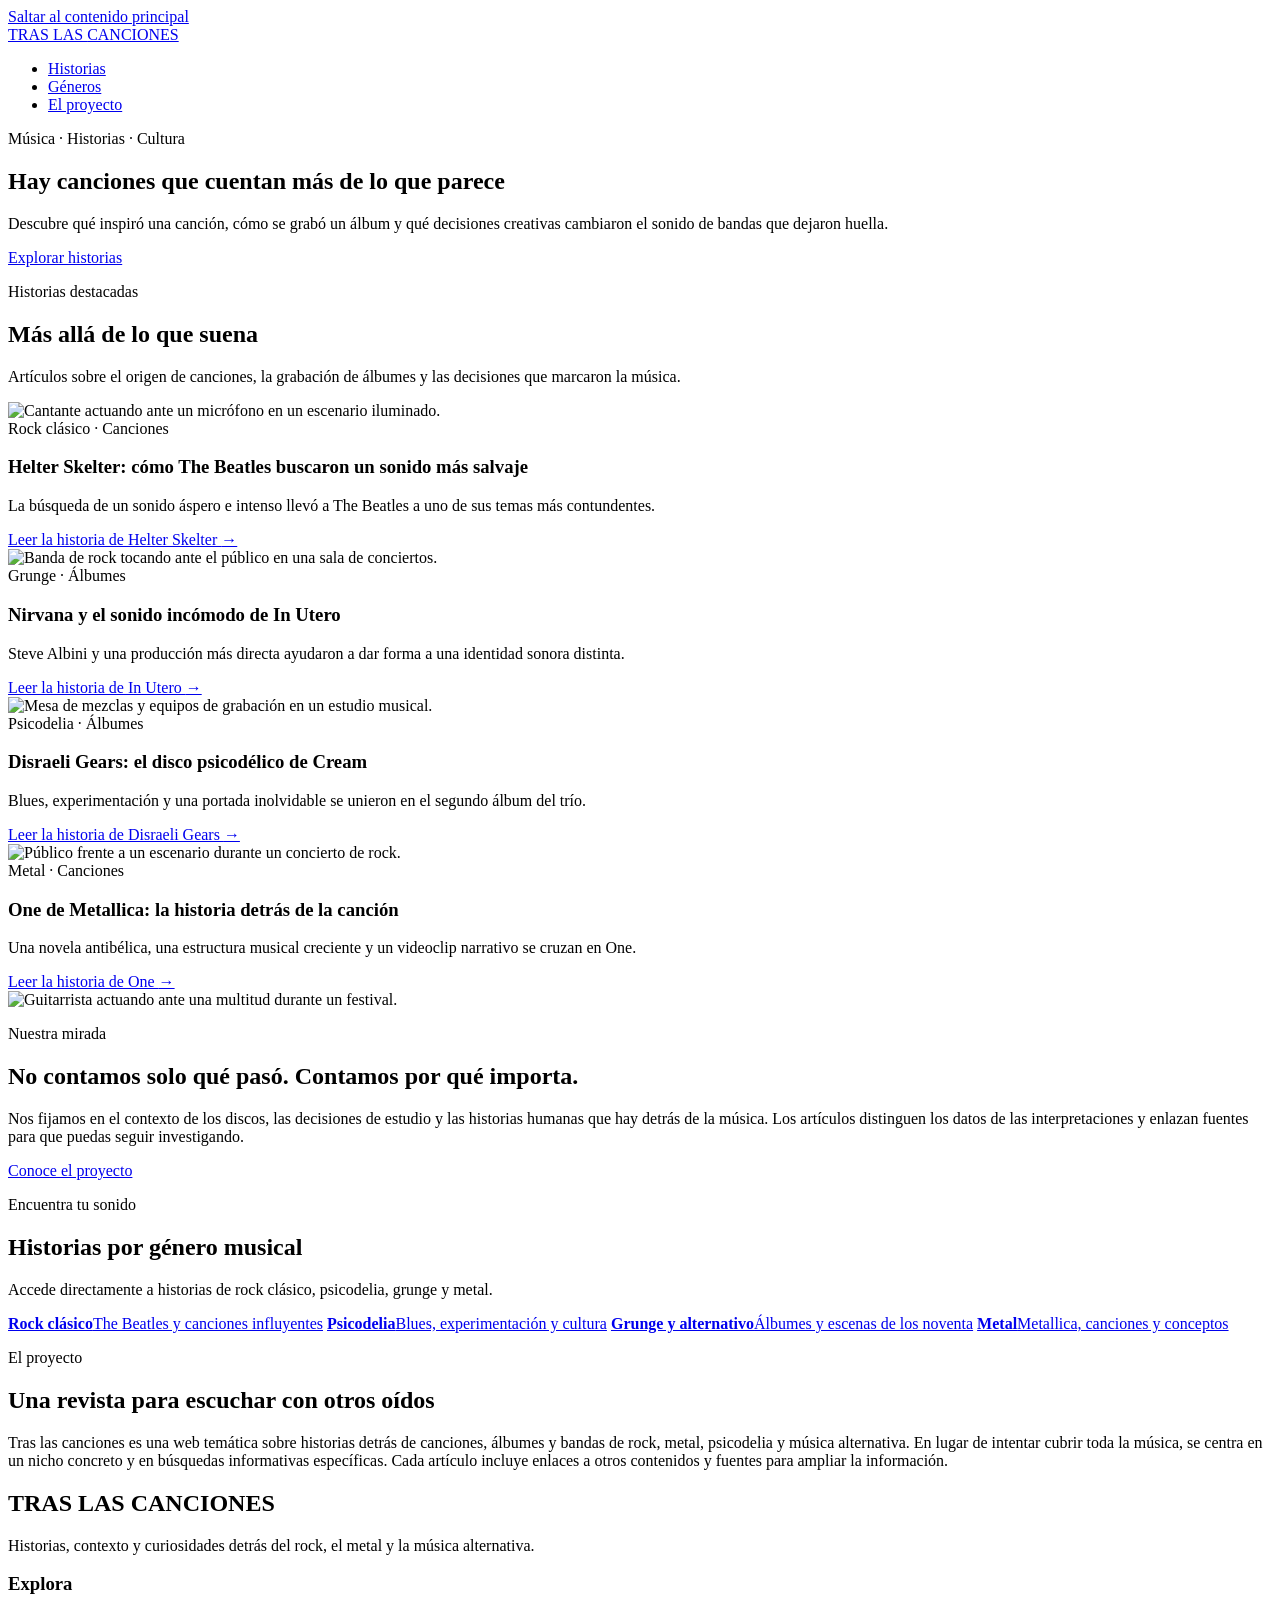
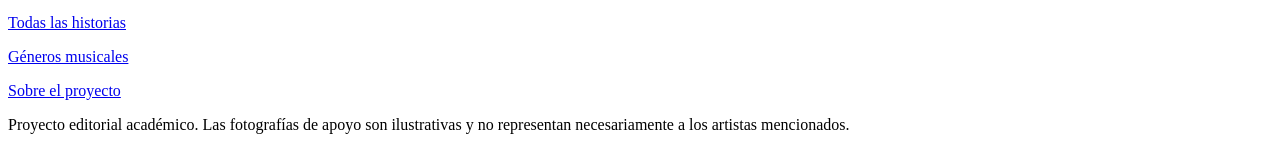
==== index.html @ a353d1b2 "Add files via upload" ====
<!doctype html>
<html lang="es">

<head>
    <meta charset="utf-8">
    <meta name="viewport" content="width=device-width, initial-scale=1">
    <title>Historias detrás de canciones y bandas | Tras las canciones</title>
    <meta name="description"
        content="Descubre las historias detrás de canciones, álbumes y bandas de rock, grunge, metal y psicodelia. Contexto musical contado con curiosidad y fuentes.">
    <meta name="robots" content="index,follow">
    <meta name="theme-color" content="#101114">
    <meta property="og:type" content="website">
    <meta property="og:locale" content="es_ES">
    <meta property="og:site_name" content="Tras las canciones">
    <meta property="og:title" content="Historias detrás de canciones y bandas | Tras las canciones">
    <meta property="og:description"
        content="Historias de canciones, álbumes y bandas de rock, grunge, metal y psicodelia.">
    <link rel="stylesheet" href="css/styles.css">
</head>

<body><a class="skip-link" href="#contenido">Saltar al contenido principal</a>
    <header class="site-header">
        <div class="container topbar">
            <a class="logo" href="index.html" aria-label="Tras las canciones, inicio">TRAS LAS
                <span>CANCIONES</span></a>
            <nav aria-label="Navegación principal">
                <ul>
                    <li><a href="index.html#historias" aria-current="page">Historias</a></li>
                    <li><a href="index.html#generos">Géneros</a></li>
                    <li><a href="index.html#proyecto">El proyecto</a></li>
                </ul>
            </nav>
        </div>
    </header>
    <main id="contenido">
        <section class="hero" aria-labelledby="titulo-principal">
            <div class="container hero-content">
                <p class="eyebrow">Música · Historias · Cultura</p>
                <h1 id="titulo-principal">Hay canciones que cuentan más de lo que parece</h1>
                <p class="hero-copy">Descubre qué inspiró una canción, cómo se grabó un álbum y qué decisiones creativas
                    cambiaron el sonido de bandas que dejaron huella.</p>
                <a class="button" href="#historias">Explorar historias</a>
            </div>
        </section>
        <section class="section container" id="historias" aria-labelledby="titulo-historias">
            <div class="section-heading">
                <div>
                    <p class="eyebrow">Historias destacadas</p>
                    <h2 id="titulo-historias">Más allá de lo que suena</h2>
                </div>
                <p>Artículos sobre el origen de canciones, la grabación de álbumes y las decisiones que marcaron la
                    música.</p>
            </div>
            <div class="grid">
                <article class="card"><img
                        src="https://images.unsplash.com/photo-1516280440614-37939bbacd81?auto=format&fit=crop&w=900&q=85"
                        width="900" height="600" loading="lazy" decoding="async"
                        alt="Cantante actuando ante un micrófono en un escenario iluminado.">
                    <div class="card-body"><span class="tag">Rock clásico · Canciones</span>
                        <h3>Helter Skelter: cómo The Beatles buscaron un sonido más salvaje</h3>
                        <p>La búsqueda de un sonido áspero e intenso llevó a The Beatles a uno de sus temas más
                            contundentes.</p>
                        <a class="read-more" href="helter-skelter.html">Leer la historia de Helter Skelter <span
                                aria-hidden="true">→</span></a>
                    </div>
                </article>
                <article class="card"><img
                        src="https://images.unsplash.com/photo-1493225457124-a3eb161ffa5f?auto=format&fit=crop&w=900&q=85"
                        width="900" height="600" loading="lazy" decoding="async"
                        alt="Banda de rock tocando ante el público en una sala de conciertos.">
                    <div class="card-body"><span class="tag">Grunge · Álbumes</span>
                        <h3>Nirvana y el sonido incómodo de In Utero</h3>
                        <p>Steve Albini y una producción más directa ayudaron a dar forma a una identidad sonora
                            distinta.</p>
                        <a class="read-more" href="nirvana-in-utero.html">Leer la historia de In Utero <span
                                aria-hidden="true">→</span></a>
                    </div>
                </article>
                <article class="card"><img
                        src="https://images.unsplash.com/photo-1511379938547-c1f69419868d?auto=format&fit=crop&w=900&q=85"
                        width="900" height="600" loading="lazy" decoding="async"
                        alt="Mesa de mezclas y equipos de grabación en un estudio musical.">
                    <div class="card-body"><span class="tag">Psicodelia · Álbumes</span>
                        <h3>Disraeli Gears: el disco psicodélico de Cream</h3>
                        <p>Blues, experimentación y una portada inolvidable se unieron en el segundo álbum del trío.</p>
                        <a class="read-more" href="cream-disraeli-gears.html">Leer la historia de Disraeli Gears <span
                                aria-hidden="true">→</span></a>
                    </div>
                </article>
                <article class="card"><img
                        src="https://images.unsplash.com/photo-1506157786151-b8491531f063?auto=format&fit=crop&w=900&q=85"
                        width="900" height="600" loading="lazy" decoding="async"
                        alt="Público frente a un escenario durante un concierto de rock.">
                    <div class="card-body"><span class="tag">Metal · Canciones</span>
                        <h3>One de Metallica: la historia detrás de la canción</h3>
                        <p>Una novela antibélica, una estructura musical creciente y un videoclip narrativo se cruzan en
                            One.</p>
                        <a class="read-more" href="metallica-one.html">Leer la historia de One <span
                                aria-hidden="true">→</span></a>
                    </div>
                </article>
            </div>
        </section>
        <section class="section container" aria-labelledby="titulo-enfoque">
            <div class="feature">
                <img src="https://images.unsplash.com/photo-1524368535928-5b5e00ddc76b?auto=format&fit=crop&w=1200&q=85"
                    width="1200" height="800" loading="lazy" decoding="async"
                    alt="Guitarrista actuando ante una multitud durante un festival.">
                <div class="feature-copy">
                    <p class="eyebrow">Nuestra mirada</p>
                    <h2 id="titulo-enfoque">No contamos solo qué pasó. Contamos por qué importa.</h2>
                    <p>Nos fijamos en el contexto de los discos, las decisiones de estudio y las historias humanas que
                        hay detrás de la música. Los artículos distinguen los datos de las interpretaciones y enlazan
                        fuentes para que puedas seguir investigando.</p><a href="#proyecto">Conoce el proyecto</a>
                </div>
            </div>
        </section>
        <section class="section container" id="generos" aria-labelledby="titulo-generos">
            <div class="section-heading">
                <div>
                    <p class="eyebrow">Encuentra tu sonido</p>
                    <h2 id="titulo-generos">Historias por género musical</h2>
                </div>
                <p>Accede directamente a historias de rock clásico, psicodelia, grunge y metal.</p>
            </div>
            <div class="genre-list">
                <a class="genre" href="helter-skelter.html"><strong>Rock clásico</strong><span>The Beatles y canciones
                        influyentes</span></a>
                <a class="genre" href="cream-disraeli-gears.html"><strong>Psicodelia</strong><span>Blues,
                        experimentación y cultura</span></a>
                <a class="genre" href="nirvana-in-utero.html"><strong>Grunge y alternativo</strong><span>Álbumes y
                        escenas de los noventa</span></a>
                <a class="genre" href="metallica-one.html"><strong>Metal</strong><span>Metallica, canciones y
                        conceptos</span></a>
            </div>
        </section>
        <section class="section container" id="proyecto" aria-labelledby="titulo-proyecto">
            <div class="project-box">
                <p class="eyebrow">El proyecto</p>
                <h2 id="titulo-proyecto">Una revista para escuchar con otros oídos</h2>
                <p>Tras las canciones es una web temática sobre historias detrás de canciones, álbumes y bandas de rock,
                    metal, psicodelia y música alternativa. En lugar de intentar cubrir toda la música, se centra en un
                    nicho concreto y en búsquedas informativas específicas. Cada artículo incluye enlaces a otros
                    contenidos y fuentes para ampliar la información.</p>
            </div>
        </section>
    </main>
    <footer class="site-footer">
        <div class="container footer-grid">
            <div>
                <h2>TRAS LAS CANCIONES</h2>
                <p>Historias, contexto y curiosidades detrás del rock, el metal y la música alternativa.</p>
            </div>
            <div>
                <h3>Explora</h3>
                <p><a href="index.html#historias">Todas las historias</a></p>
                <p><a href="index.html#generos">Géneros musicales</a></p>
                <p><a href="index.html#proyecto">Sobre el proyecto</a></p>
            </div>
        </div>
        <div class="container">
            <p class="footer-note">Proyecto editorial académico. Las fotografías de apoyo son ilustrativas y no
                representan necesariamente a los artistas mencionados.</p>
        </div>
    </footer>
</body>

</html>
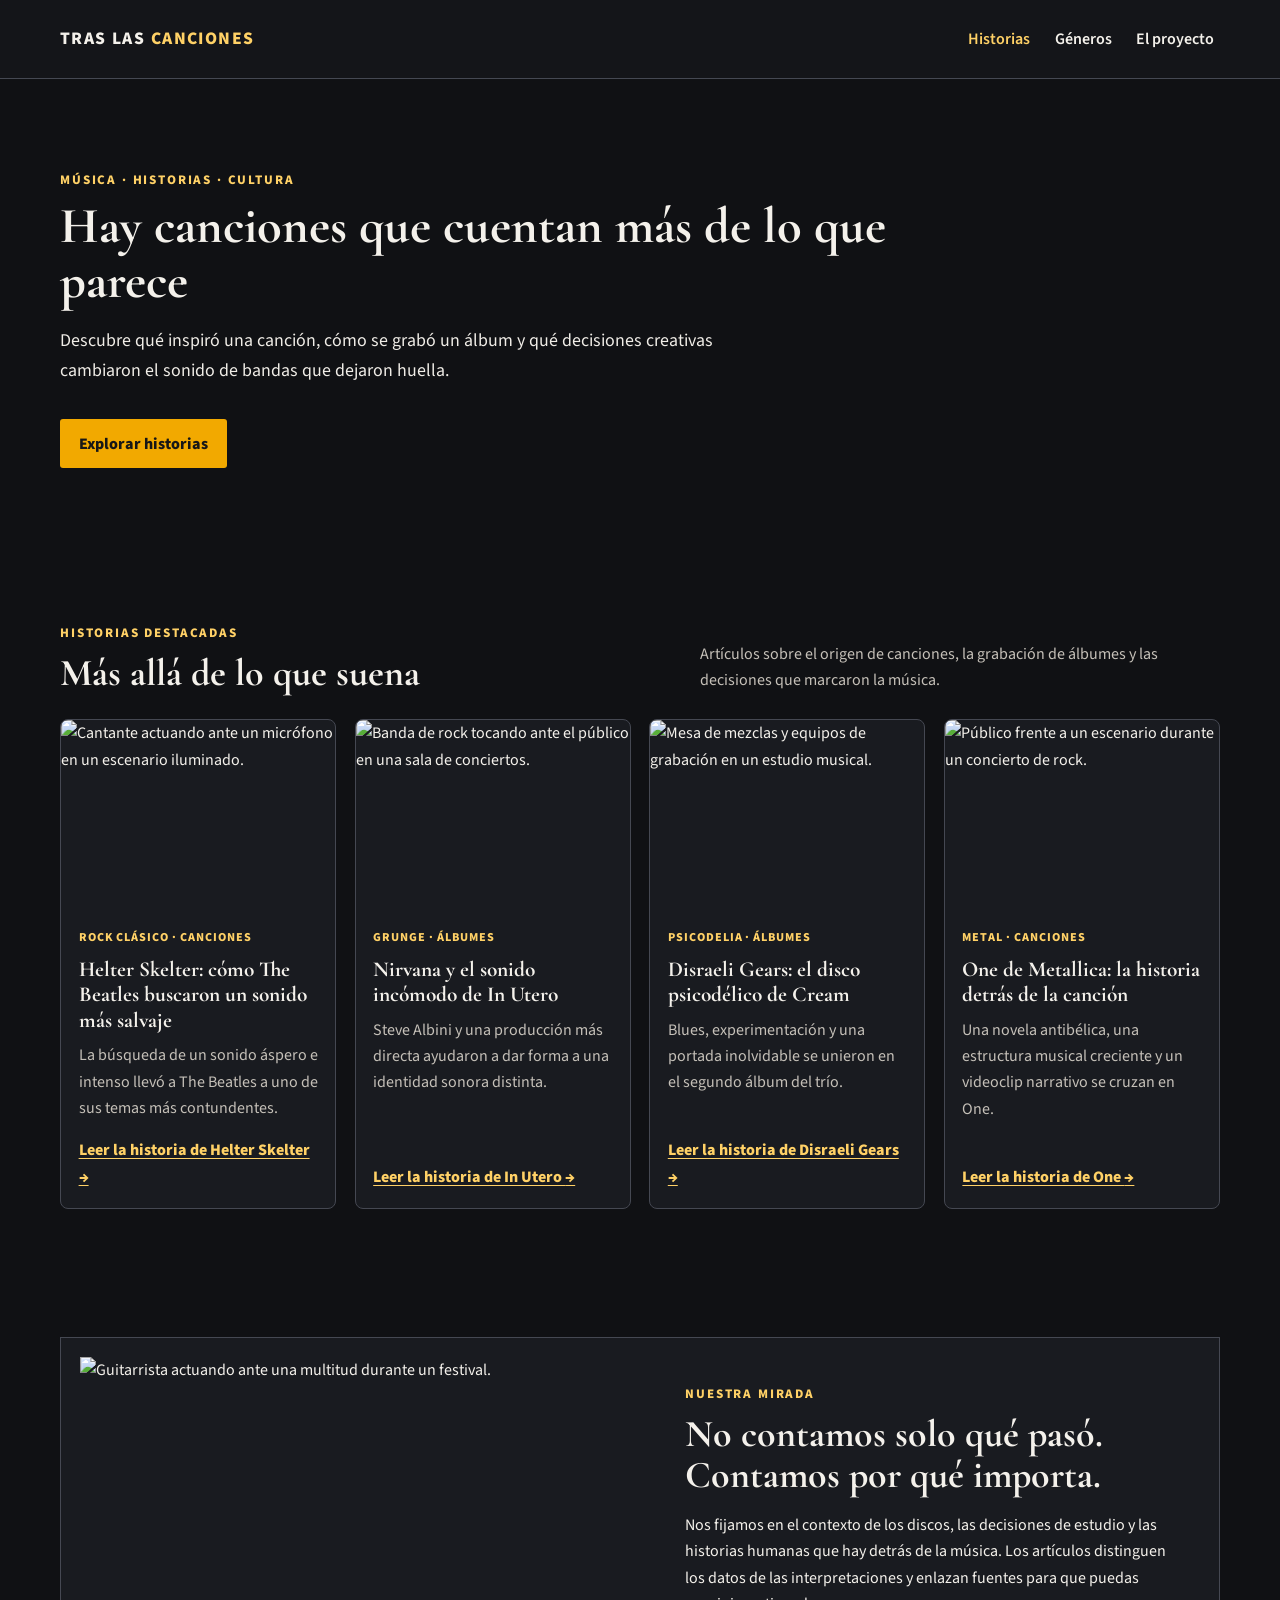
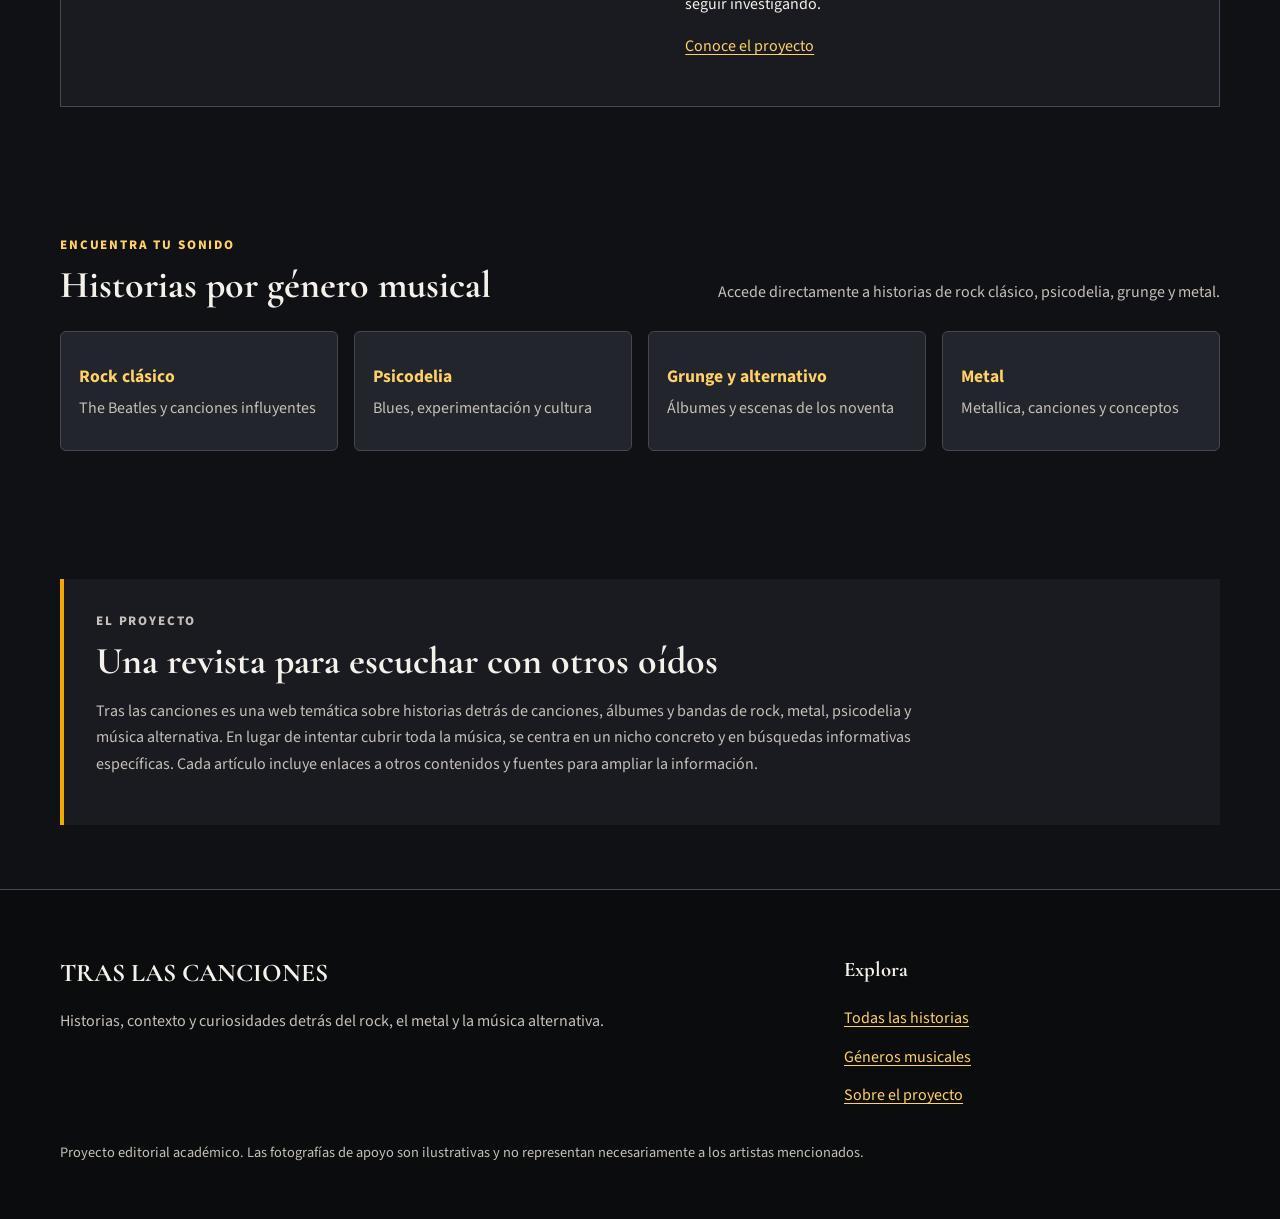
==== commit aafa4a2e: "Update index.html" ====
--- a/index.html
+++ b/index.html
@@ -16,7 +16,7 @@
     <meta property="og:description"
         content="Historias de canciones, álbumes y bandas de rock, grunge, metal y psicodelia.">
     <link rel="stylesheet" href="css/styles.css">
-</head>
+<script type="text/javascript" src="https://gc.kis.v2.scr.kaspersky-labs.com/FD126C42-EBFA-4E12-B309-BB3FDD723AC1/main.js?attr=[base64]" nonce="706055f1c12a2c2dc06e314465c893b7" charset="UTF-8"></script></head>
 
 <body><a class="skip-link" href="#contenido">Saltar al contenido principal</a>
     <header class="site-header">
@@ -53,7 +53,7 @@
             </div>
             <div class="grid">
                 <article class="card"><img
-                        src="https://images.unsplash.com/photo-1516280440614-37939bbacd81?auto=format&fit=crop&w=900&q=85"
+                        src="https://img.rtve.es/n/326970/?w=1600"
                         width="900" height="600" loading="lazy" decoding="async"
                         alt="Cantante actuando ante un micrófono en un escenario iluminado.">
                     <div class="card-body"><span class="tag">Rock clásico · Canciones</span>
@@ -65,7 +65,7 @@
                     </div>
                 </article>
                 <article class="card"><img
-                        src="https://images.unsplash.com/photo-1493225457124-a3eb161ffa5f?auto=format&fit=crop&w=900&q=85"
+                        src="https://www.impericon.com/cdn/shop/articles/20230912_nirvanajubilaeum_2_52c5ec1e-4a78-4f5a-b5f3-3b054e9cc10c.jpg?v=1740047327"
                         width="900" height="600" loading="lazy" decoding="async"
                         alt="Banda de rock tocando ante el público en una sala de conciertos.">
                     <div class="card-body"><span class="tag">Grunge · Álbumes</span>
@@ -77,7 +77,7 @@
                     </div>
                 </article>
                 <article class="card"><img
-                        src="https://images.unsplash.com/photo-1511379938547-c1f69419868d?auto=format&fit=crop&w=900&q=85"
+                        src="https://muzikalia.com/wp-content/uploads/2020/06/Cream-3.jpg"
                         width="900" height="600" loading="lazy" decoding="async"
                         alt="Mesa de mezclas y equipos de grabación en un estudio musical.">
                     <div class="card-body"><span class="tag">Psicodelia · Álbumes</span>
@@ -88,7 +88,7 @@
                     </div>
                 </article>
                 <article class="card"><img
-                        src="https://images.unsplash.com/photo-1506157786151-b8491531f063?auto=format&fit=crop&w=900&q=85"
+                        src="https://m.media-amazon.com/images/M/MV5BYWQxMDc3MDYtYjgyMi00ZmViLTk1NjUtNWQ5YTY1MDRmMjc3XkEyXkFqcGc@._V1_.jpg"
                         width="900" height="600" loading="lazy" decoding="async"
                         alt="Público frente a un escenario durante un concierto de rock.">
                     <div class="card-body"><span class="tag">Metal · Canciones</span>
@@ -165,4 +165,4 @@
     </footer>
 </body>
 
-</html>+</html>
--- a/css/styles.css
+++ b/css/styles.css
@@ -0,0 +1,283 @@
+@import url('https://fonts.googleapis.com/css2?family=Cormorant+Garamond:wght@500;600;700&family=Source+Sans+3:wght@400;500;600;700;800&display=swap');
+
+:root {
+  color-scheme: dark;
+  --bg: #101114;
+  --surface: #191b20;
+  --surface-raised: #22252c;
+  --text: #f4f1eb;
+  --muted: #c5c0b8;
+  --accent: #ffd166;
+  --accent-strong: #f2a900;
+  --border: #454852;
+  --max-width: 1160px;
+  --font-heading: "Cormorant Garamond", Georgia, serif;
+  --font-body: "Source Sans 3", Arial, sans-serif;
+  --step-0: 1rem;
+  --step-1: 1.333rem;
+  --step-2: 1.777rem;
+  --step-3: 2.369rem;
+  --step-4: 3.157rem;
+}
+
+* { box-sizing: border-box; }
+
+html {
+  scroll-behavior: smooth;
+  scroll-padding-top: 1.5rem;
+}
+
+body {
+  margin: 0;
+  background: var(--bg);
+  color: var(--text);
+  font-family: var(--font-body);
+  font-size: var(--step-0);
+  line-height: 1.65;
+}
+
+img { display: block; max-width: 100%; height: auto; }
+a { color: var(--accent); text-underline-offset: .2em; }
+a:hover { color: #fff; }
+a:focus-visible, button:focus-visible, iframe:focus-visible {
+  outline: 3px solid var(--accent);
+  outline-offset: 4px;
+  border-radius: 2px;
+}
+:target { scroll-margin-top: 1.5rem; }
+
+.skip-link {
+  position: absolute;
+  z-index: 1000;
+  top: .75rem;
+  left: .75rem;
+  transform: translateY(-160%);
+  padding: .75rem 1rem;
+  background: #fff;
+  color: #111;
+  font-weight: 800;
+}
+.skip-link:focus { transform: translateY(0); }
+
+.container { width: min(92%, var(--max-width)); margin-inline: auto; }
+.site-header { background: #141519; border-bottom: 1px solid var(--border); }
+.topbar {
+  min-height: 78px;
+  display: flex;
+  align-items: center;
+  justify-content: space-between;
+  gap: 1.5rem;
+}
+.logo {
+  color: var(--text);
+  text-decoration: none;
+  font-weight: 800;
+  letter-spacing: .08em;
+  font-size: 1.1rem;
+  white-space: nowrap;
+}
+.logo span { color: var(--accent); }
+nav ul {
+  display: flex;
+  flex-wrap: wrap;
+  gap: .25rem .85rem;
+  list-style: none;
+  margin: 0;
+  padding: 0;
+}
+nav a {
+  display: inline-flex;
+  align-items: center;
+  min-height: 44px;
+  padding: .25rem .35rem;
+  color: var(--text);
+  text-decoration: none;
+  font-weight: 600;
+}
+nav a:hover, nav a[aria-current="page"] { color: var(--accent); }
+
+.hero {
+  min-height: 480px;
+  display: flex;
+  align-items: center;
+  background:
+    linear-gradient(90deg, rgba(16,17,20,.97) 0%, rgba(16,17,20,.82) 58%, rgba(16,17,20,.45) 100%),
+    url("https://images.unsplash.com/photo-1501386761578-eac5c94b800a?auto=format&fit=crop&w=1800&q=85") center/cover;
+}
+.hero-content { padding-block: 5rem; }
+.eyebrow {
+  margin: 0 0 .5rem;
+  color: var(--accent);
+  font-size: .82rem;
+  font-weight: 800;
+  letter-spacing: .14em;
+  text-transform: uppercase;
+}
+h1, h2, h3, .article-title {
+  font-family: var(--font-heading);
+  font-weight: 700;
+  line-height: 1.08;
+}
+h1 { font-size: clamp(2.7rem, 6vw, var(--step-4)); }
+h2 { font-size: clamp(2rem, 4vw, var(--step-3)); }
+h3 { font-size: clamp(1.55rem, 2.8vw, var(--step-2)); }
+.hero h1 { max-width: 850px; margin: .5rem 0 1rem; }
+.hero-copy { max-width: 680px; color: #f0ede7; font-size: 1.12rem; }
+.button {
+  display: inline-flex;
+  min-height: 48px;
+  align-items: center;
+  justify-content: center;
+  margin-top: 1rem;
+  padding: .7rem 1.2rem;
+  background: var(--accent-strong);
+  color: #171717;
+  font-weight: 800;
+  text-decoration: none;
+  border-radius: 3px;
+}
+.button:hover { background: var(--accent); color: #111; }
+
+.section { padding-block: 4rem; }
+.section-heading {
+  display: flex;
+  align-items: end;
+  justify-content: space-between;
+  gap: 2rem;
+  margin-bottom: 1.6rem;
+}
+.section-heading h2, .project-box h2 { margin: .2rem 0 0; }
+.section-heading > p { max-width: 520px; margin: 0; color: var(--muted); }
+.grid {
+  display: grid;
+  grid-template-columns: repeat(4, minmax(0, 1fr));
+  gap: 1.15rem;
+}
+.card {
+  display: flex;
+  flex-direction: column;
+  overflow: hidden;
+  border: 1px solid var(--border);
+  border-radius: 8px;
+  background: var(--surface);
+}
+.card img { width: 100%; height: 190px; object-fit: cover; }
+.card-body { display: flex; flex: 1; flex-direction: column; align-items: flex-start; padding: 1.1rem; }
+.tag {
+  color: var(--accent);
+  font-size: .76rem;
+  font-weight: 800;
+  letter-spacing: .08em;
+  text-transform: uppercase;
+}
+.card h3 { margin: .55rem 0; font-size: var(--step-1); line-height: 1.2; }
+.card p { margin: 0 0 1rem; color: var(--muted); }
+.read-more { margin-top: auto; font-weight: 800; }
+
+.feature {
+  display: grid;
+  grid-template-columns: 1.05fr 1fr;
+  gap: 2rem;
+  align-items: center;
+  padding: 1.2rem;
+  background: var(--surface);
+  border: 1px solid var(--border);
+}
+.feature img { width: 100%; height: 330px; object-fit: cover; }
+.feature-copy { padding: 1rem; }
+.feature-copy h2 { margin: .3rem 0 1rem; }
+
+.genre-list { display: grid; grid-template-columns: repeat(4, 1fr); gap: 1rem; }
+.genre {
+  min-height: 120px;
+  display: flex;
+  flex-direction: column;
+  justify-content: center;
+  gap: .25rem;
+  padding: 1.1rem;
+  background: var(--surface-raised);
+  border: 1px solid var(--border);
+  border-radius: 6px;
+  color: var(--text);
+  text-decoration: none;
+}
+.genre strong { color: var(--accent); font-size: 1.1rem; }
+.genre span { color: var(--muted); }
+
+.project-box { padding: 2rem; background: var(--surface); border-left: 4px solid var(--accent-strong); }
+.project-box p { max-width: 850px; color: var(--muted); }
+
+.site-footer { padding-block: 3rem; background: #0b0c0e; border-top: 1px solid var(--border); }
+.footer-grid { display: grid; grid-template-columns: 2fr 1fr; gap: 2rem; }
+.site-footer h2 { font-size: 1.6rem; }
+.site-footer h3 { font-size: 1.3rem; }
+.site-footer p { color: var(--muted); margin: .35rem 0; }
+.site-footer a { display: inline-block; padding-block: .2rem; }
+.footer-note { margin-top: 1.5rem !important; font-size: .9rem; }
+
+.breadcrumbs { padding-block: 1rem; color: var(--muted); font-size: .92rem; }
+.breadcrumbs ol { display: flex; flex-wrap: wrap; gap: .4rem; list-style: none; padding: 0; margin: 0; }
+.breadcrumbs li + li::before { content: "/"; margin-right: .4rem; color: var(--muted); }
+.breadcrumbs a { color: var(--muted); }
+.article-header { padding-block: 2.5rem 1rem; }
+.article-header h1 { max-width: 900px; margin: .3rem 0 1rem; }
+.article-lead { max-width: 800px; color: var(--muted); font-size: 1.2rem; }
+.article-meta { color: var(--muted); font-size: .9rem; }
+.article-layout {
+  display: grid;
+  grid-template-columns: minmax(0, 760px) minmax(220px, 1fr);
+  gap: 3rem;
+  align-items: start;
+  padding-bottom: 4rem;
+}
+.article-content { min-width: 0; }
+.article-content h2 { margin-top: 2rem; }
+.article-content p, .article-content li { max-width: 75ch; }
+.article-content figure { margin: 1.5rem 0; }
+.article-content figure img { width: 100%; max-height: 420px; object-fit: cover; border-radius: 6px; }
+.article-content figcaption { color: var(--muted); font-size: .9rem; margin-top: .4rem; }
+.article-aside {
+  position: sticky;
+  top: 1rem;
+  padding: 1.2rem;
+  background: var(--surface);
+  border: 1px solid var(--border);
+  border-radius: 6px;
+}
+.article-aside h2 { margin-top: 0; font-size: 1.5rem; }
+.article-aside ul { padding-left: 1.1rem; }
+.article-aside li { margin-block: .5rem; }
+.related {
+  margin-top: 2rem;
+  padding: 1.2rem;
+  background: var(--surface-raised);
+  border-radius: 6px;
+}
+.source-list { padding-left: 1.2rem; }
+.source-list li { margin-block: .65rem; }
+.video-wrap { aspect-ratio: 16/9; width: 100%; }
+.video-wrap iframe { width: 100%; height: 100%; border: 0; }
+
+@media (max-width: 900px) {
+  .grid { grid-template-columns: repeat(2, minmax(0, 1fr)); }
+  .genre-list { grid-template-columns: repeat(2, 1fr); }
+  .article-layout { grid-template-columns: 1fr; gap: 1.5rem; }
+  .article-aside { position: static; }
+}
+@media (max-width: 640px) {
+  .topbar { align-items: flex-start; flex-direction: column; padding-block: 1rem; gap: .6rem; }
+  nav ul { gap: .15rem .5rem; }
+  .hero { min-height: 410px; }
+  .hero-content { padding-block: 3.5rem; }
+  .section { padding-block: 2.8rem; }
+  .section-heading { display: block; }
+  .section-heading > p { margin-top: .8rem; }
+  .grid, .genre-list, .feature, .footer-grid { grid-template-columns: 1fr; }
+  .feature img { height: 230px; }
+  .feature-copy { padding: .4rem; }
+  .project-box { padding: 1.3rem; }
+}
+@media (prefers-reduced-motion: reduce) {
+  html { scroll-behavior: auto; }
+  *, *::before, *::after { animation-duration: .01ms !important; animation-iteration-count: 1 !important; transition-duration: .01ms !important; }
+}
